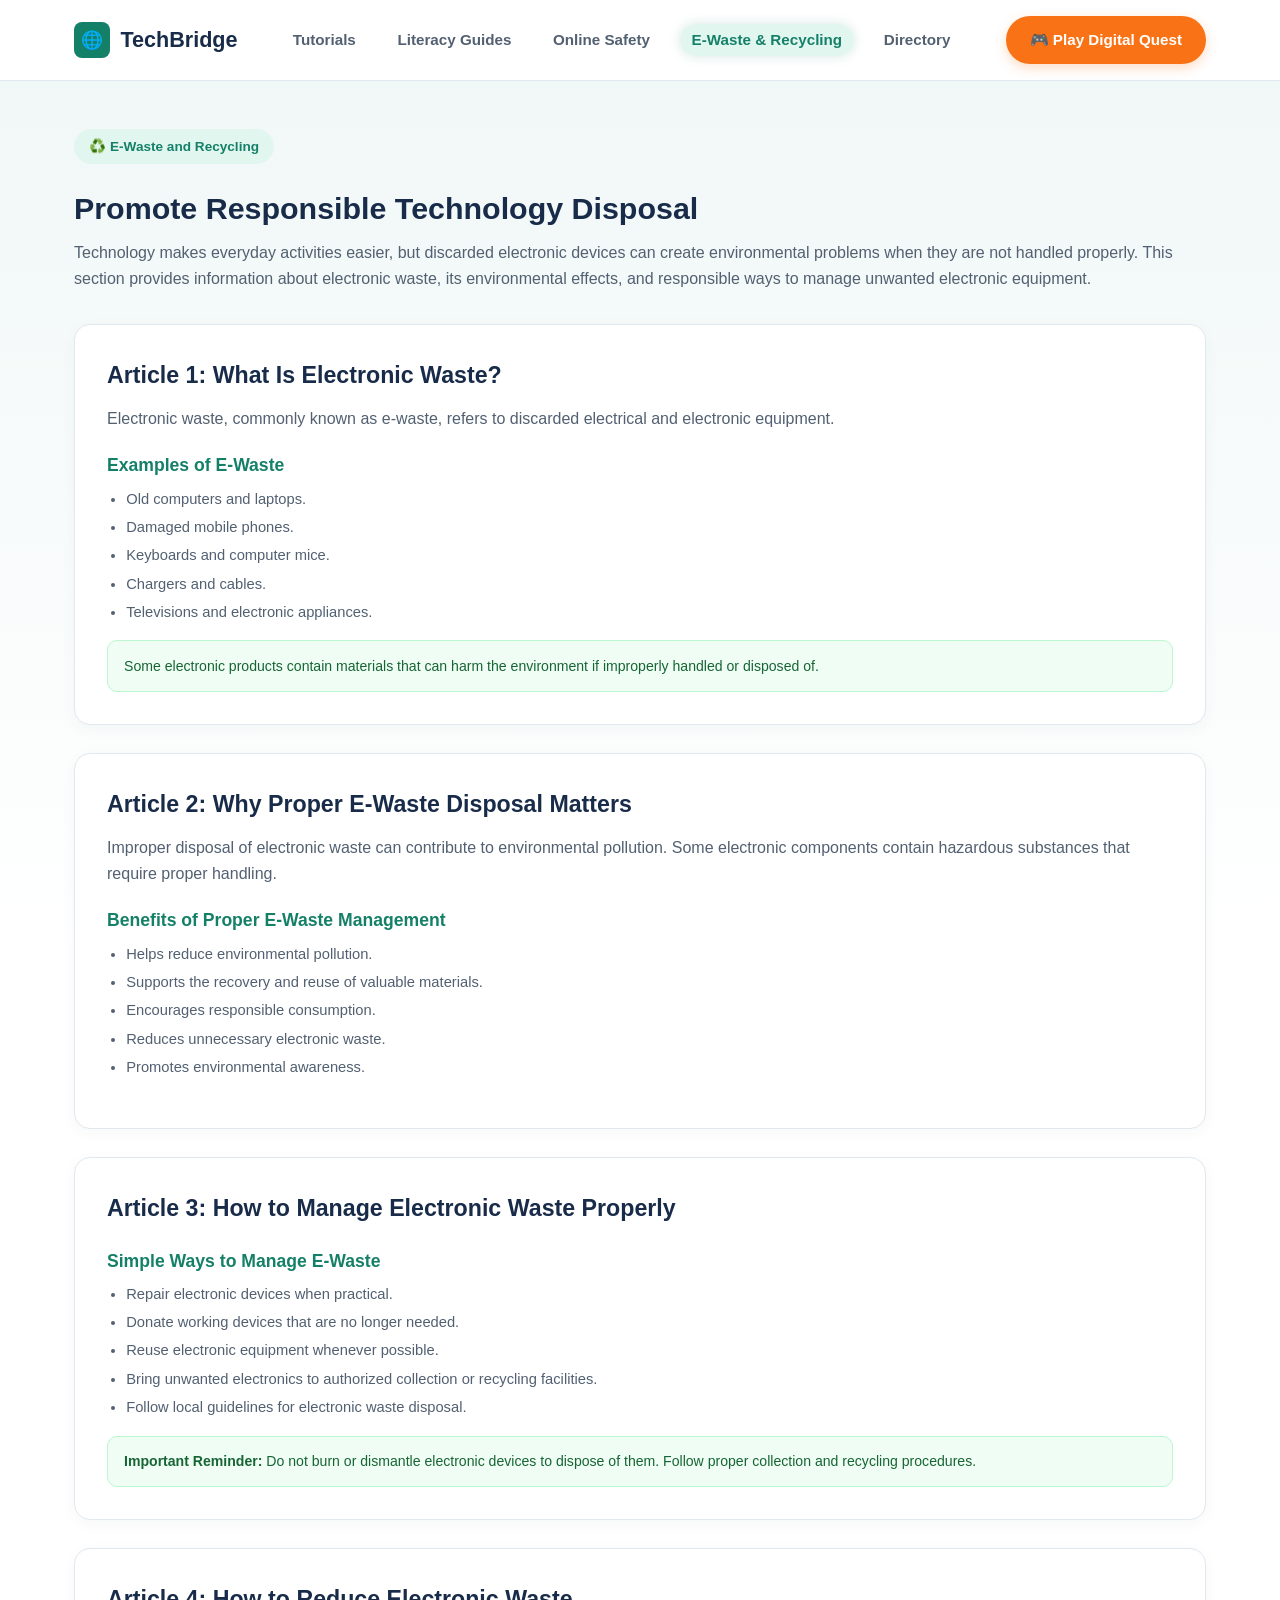
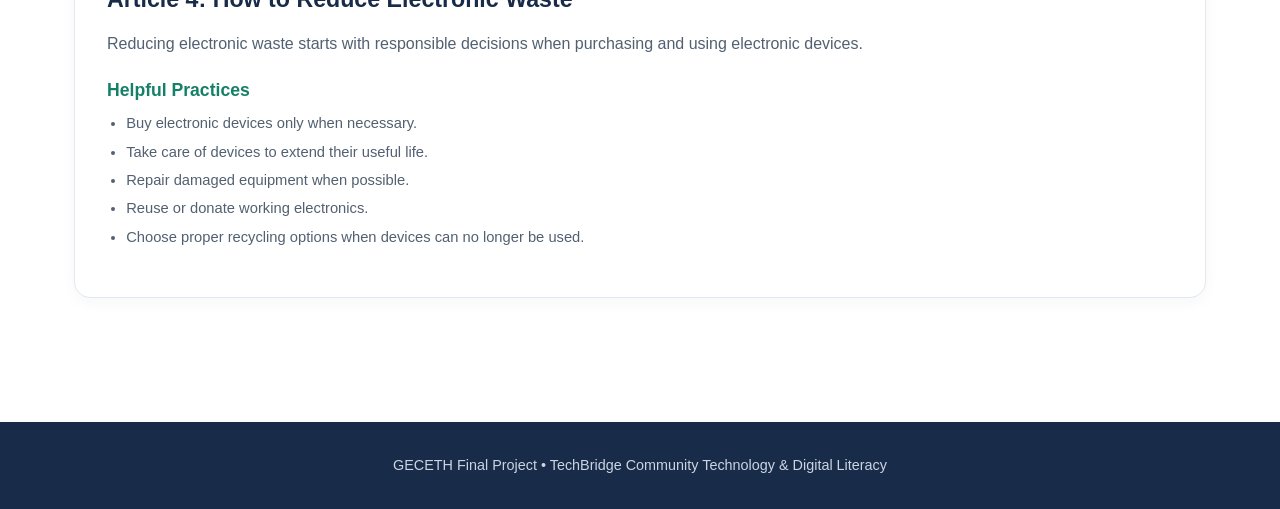
==== ewaste.html @ 1fb00784 "Add TechBridge v4 website, directory, and 3-level Digital Quest" ====
<!DOCTYPE html>
<html lang="en">
<head>
  <meta charset="UTF-8">
  <meta name="viewport" content="width=device-width, initial-scale=1.0">
  <meta name="theme-color" content="#158068">
  <title>E-Waste and Recycling — Promote Responsible Technology Disposal | TechBridge</title>
  <link rel="stylesheet" href="style.css">
</head>
<body>
  <header>
    <div class="nav-container">
      <a href="index.html" class="brand"><span class="brand-icon">🌐</span> TechBridge</a>
      <button class="nav-toggle" type="button" aria-label="Toggle menu" aria-expanded="false" aria-controls="site-nav">☰</button>
      <nav id="site-nav" aria-label="Main">
        <ul>
          <li><a href="tutorials.html">Tutorials</a></li>
          <li><a href="literacy.html">Literacy Guides</a></li>
          <li><a href="safety.html">Online Safety</a></li>
          <li><a href="ewaste.html" class="active">E-Waste &amp; Recycling</a></li>
          <li><a href="directory.html">Directory</a></li>
        </ul>
      </nav>
      <a href="quiz.html" class="btn-orange">🎮 Play Digital Quest</a>
    </div>
  </header>

  <main class="container">
    <div class="pill-badge">♻️ E-Waste and Recycling</div>
    <h1 class="section-title">Promote Responsible Technology Disposal</h1>
    <p class="section-subtitle">Technology makes everyday activities easier, but discarded electronic devices can create environmental problems when they are not handled properly. This section provides information about electronic waste, its environmental effects, and responsible ways to manage unwanted electronic equipment.</p>

    <article class="guide-article">
      <h2>Article 1: What Is Electronic Waste?</h2>
      <p style="color: var(--text-body); margin-bottom: 1rem;">Electronic waste, commonly known as e-waste, refers to discarded electrical and electronic equipment.</p>
      <h3>Examples of E-Waste</h3>
      <ul class="detail-list">
        <li>Old computers and laptops.</li>
        <li>Damaged mobile phones.</li>
        <li>Keyboards and computer mice.</li>
        <li>Chargers and cables.</li>
        <li>Televisions and electronic appliances.</li>
      </ul>
      <div class="tips-tipbox">Some electronic products contain materials that can harm the environment if improperly handled or disposed of.</div>
    </article>

    <article class="guide-article">
      <h2>Article 2: Why Proper E-Waste Disposal Matters</h2>
      <p style="color: var(--text-body); margin-bottom: 1rem;">Improper disposal of electronic waste can contribute to environmental pollution. Some electronic components contain hazardous substances that require proper handling.</p>
      <h3>Benefits of Proper E-Waste Management</h3>
      <ul class="detail-list">
        <li>Helps reduce environmental pollution.</li>
        <li>Supports the recovery and reuse of valuable materials.</li>
        <li>Encourages responsible consumption.</li>
        <li>Reduces unnecessary electronic waste.</li>
        <li>Promotes environmental awareness.</li>
      </ul>
    </article>

    <article class="guide-article">
      <h2>Article 3: How to Manage Electronic Waste Properly</h2>
      <h3>Simple Ways to Manage E-Waste</h3>
      <ul class="detail-list">
        <li>Repair electronic devices when practical.</li>
        <li>Donate working devices that are no longer needed.</li>
        <li>Reuse electronic equipment whenever possible.</li>
        <li>Bring unwanted electronics to authorized collection or recycling facilities.</li>
        <li>Follow local guidelines for electronic waste disposal.</li>
      </ul>
      <div class="tips-tipbox"><strong>Important Reminder:</strong> Do not burn or dismantle electronic devices to dispose of them. Follow proper collection and recycling procedures.</div>
    </article>

    <article class="guide-article">
      <h2>Article 4: How to Reduce Electronic Waste</h2>
      <p style="color: var(--text-body); margin-bottom: 1rem;">Reducing electronic waste starts with responsible decisions when purchasing and using electronic devices.</p>
      <h3>Helpful Practices</h3>
      <ul class="detail-list">
        <li>Buy electronic devices only when necessary.</li>
        <li>Take care of devices to extend their useful life.</li>
        <li>Repair damaged equipment when possible.</li>
        <li>Reuse or donate working electronics.</li>
        <li>Choose proper recycling options when devices can no longer be used.</li>
      </ul>
    </article>
  </main>

  <footer>
    <p>GECETH Final Project &bull; TechBridge Community Technology &amp; Digital Literacy</p>
  </footer>
  <script src="menu.js"></script>
</body>
</html>
---- style.css ----
/* style.css - TechBridge Navy, Emerald & Warm Orange Theme with Glow Hover Effects */
:root {
  --navy: #182b49;
  --emerald: #158068;
  --emerald-glow: rgba(21, 128, 104, 0.25);
  --emerald-light: #e2f6f0;
  --emerald-border: #34d399;
  --orange: #f97316;
  --orange-hover: #ea580c;
  --orange-glow: rgba(249, 115, 22, 0.35);
  --text-body: #526071;
  --bg-page: #f5fafa;
  --white: #ffffff;
  --border-light: #e2e8f0;
}

* {
  box-sizing: border-box;
  margin: 0;
  padding: 0;
}

body {
  font-family: 'Segoe UI', -apple-system, BlinkMacSystemFont, Roboto, sans-serif;
  background: linear-gradient(180deg, #eff7f6 0%, #ffffff 45%);
  color: var(--navy);
  line-height: 1.6;
}

/* Header & Navigation */
header {
  background-color: var(--white);
  border-bottom: 1px solid var(--border-light);
  position: sticky;
  top: 0;
  z-index: 100;
}

.nav-container {
  max-width: 1180px;
  margin: 0 auto;
  padding: 1rem 1.5rem;
  display: flex;
  justify-content: space-between;
  align-items: center;
  flex-wrap: wrap;
  gap: 1rem;
}

.brand {
  display: flex;
  align-items: center;
  gap: 0.65rem;
  text-decoration: none;
  font-size: 1.35rem;
  font-weight: 800;
  color: var(--navy);
}

.brand-icon {
  background-color: var(--emerald);
  color: var(--white);
  width: 36px;
  height: 36px;
  border-radius: 8px;
  display: flex;
  align-items: center;
  justify-content: center;
  font-size: 1.1rem;
  transition: transform 0.25s ease, box-shadow 0.25s ease;
}

.brand:hover .brand-icon {
  transform: scale(1.06);
  box-shadow: 0 0 14px var(--emerald-glow);
}

nav ul {
  list-style: none;
  display: flex;
  gap: 1.1rem;
  flex-wrap: wrap;
}

nav a {
  text-decoration: none;
  color: var(--text-body);
  font-weight: 600;
  font-size: 0.95rem;
  padding: 0.45rem 0.75rem;
  border-radius: 999px;
  transition: all 0.25s ease;
}

nav a:hover, nav a.active {
  color: var(--emerald);
  background-color: var(--emerald-light);
  box-shadow: 0 0 12px rgba(21, 128, 104, 0.18);
}

/* Pill Buttons */
.btn-orange {
  background-color: var(--orange);
  color: var(--white);
  padding: 0.75rem 1.5rem;
  border-radius: 999px;
  text-decoration: none;
  font-weight: 700;
  font-size: 0.95rem;
  display: inline-flex;
  align-items: center;
  gap: 0.5rem;
  border: none;
  cursor: pointer;
  box-shadow: 0 4px 12px rgba(249, 115, 22, 0.25);
  transition: background-color 0.25s ease, transform 0.25s ease, box-shadow 0.25s ease;
}

.btn-orange:hover {
  background-color: var(--orange-hover);
  transform: translateY(-2px);
  box-shadow: 0 8px 22px var(--orange-glow);
}

.btn-outline {
  background-color: var(--white);
  color: var(--navy);
  padding: 0.75rem 1.5rem;
  border-radius: 999px;
  text-decoration: none;
  font-weight: 700;
  font-size: 0.95rem;
  display: inline-flex;
  align-items: center;
  gap: 0.5rem;
  border: 1px solid var(--border-light);
  box-shadow: 0 2px 6px rgba(0, 0, 0, 0.04);
  transition: all 0.25s ease;
}

.btn-outline:hover {
  border-color: var(--emerald);
  color: var(--emerald);
  background-color: #f4fbf9;
  box-shadow: 0 4px 14px rgba(21, 128, 104, 0.15);
}

/* Hero Two-Column Layout */
.hero-wrapper {
  max-width: 1180px;
  margin: 0 auto;
  padding: 4rem 1.5rem 2.5rem;
  display: grid;
  grid-template-columns: 1.15fr 0.85fr;
  gap: 3rem;
  align-items: center;
}

.pill-badge {
  display: inline-flex;
  align-items: center;
  gap: 0.4rem;
  background-color: var(--emerald-light);
  color: var(--emerald);
  font-weight: 700;
  font-size: 0.85rem;
  padding: 0.4rem 0.95rem;
  border-radius: 999px;
  margin-bottom: 1.25rem;
  width: fit-content;
  transition: background-color 0.25s ease, color 0.25s ease;
}

.hero-left h1 {
  font-size: 2.9rem;
  line-height: 1.15;
  font-weight: 800;
  color: var(--navy);
  margin-bottom: 1.25rem;
}

.hero-left h1 span {
  color: var(--emerald);
}

.hero-left p {
  color: var(--text-body);
  font-size: 1.08rem;
  max-width: 540px;
  margin-bottom: 2rem;
}

.hero-actions {
  display: flex;
  gap: 1rem;
  flex-wrap: wrap;
  margin-bottom: 2.75rem;
}

/* Bottom Stats Row */
.hero-stats {
  display: flex;
  gap: 2.5rem;
  padding-top: 1.5rem;
  border-top: 1px solid var(--border-light);
  flex-wrap: wrap;
}

.stat-item h4 {
  font-size: 1.25rem;
  font-weight: 800;
  color: var(--navy);
}

.stat-item span {
  font-size: 0.85rem;
  color: var(--text-body);
}

/* Interactive Practice Card (Right Side) */
.quiz-card {
  background: var(--white);
  border-radius: 20px;
  padding: 1.75rem;
  box-shadow: 0 12px 35px rgba(24, 43, 73, 0.08);
  border: 1px solid #edf2f7;
  transition: transform 0.3s ease, box-shadow 0.3s ease, border-color 0.3s ease;
}

.quiz-card:hover {
  transform: translateY(-4px);
  border-color: var(--emerald-border);
  box-shadow: 0 18px 40px rgba(21, 128, 104, 0.14);
}

.quiz-header {
  display: flex;
  justify-content: space-between;
  align-items: center;
  margin-bottom: 1.25rem;
  font-size: 0.9rem;
}

.quiz-status {
  display: flex;
  align-items: center;
  gap: 0.5rem;
  font-weight: 700;
  color: var(--navy);
}

.dot {
  width: 9px;
  height: 9px;
  background-color: var(--emerald);
  border-radius: 50%;
}

.quiz-tag {
  color: var(--text-body);
  font-size: 0.82rem;
}

.quiz-inner {
  background-color: #f8fafc;
  border-radius: 14px;
  padding: 1.35rem;
  border: 1px solid #edf2f7;
}

.quiz-question {
  font-weight: 700;
  font-size: 0.98rem;
  color: var(--navy);
  margin-bottom: 1rem;
}

.quiz-option {
  background: var(--white);
  border: 1.5px solid var(--border-light);
  border-radius: 10px;
  padding: 0.8rem 1rem;
  margin-bottom: 0.65rem;
  display: flex;
  justify-content: space-between;
  align-items: center;
  cursor: pointer;
  font-size: 0.92rem;
  color: var(--text-body);
  transition: all 0.2s;
}

.quiz-option:hover {
  border-color: var(--emerald);
  box-shadow: 0 0 10px rgba(21, 128, 104, 0.12);
}

.quiz-option.selected {
  background-color: var(--emerald-light);
  border-color: var(--emerald);
  color: var(--emerald);
  font-weight: 700;
}

.radio-circle {
  width: 16px;
  height: 16px;
  border-radius: 50%;
  border: 2px solid #cbd5e1;
  display: inline-block;
  flex-shrink: 0;
}

.quiz-option.selected .radio-circle {
  border: 5px solid var(--emerald);
}

.quiz-footer-note {
  text-align: center;
  margin-top: 1rem;
  font-size: 0.82rem;
  font-weight: 600;
  color: var(--emerald);
}

/* Modules Section & Directory Cards */
.container {
  max-width: 1180px;
  margin: 0 auto;
  padding: 3rem 1.5rem;
}

.section-title {
  font-size: 1.9rem;
  font-weight: 800;
  color: var(--navy);
  margin-bottom: 0.5rem;
}

.section-subtitle {
  color: var(--text-body);
  margin-bottom: 2rem;
}

.grid {
  display: grid;
  grid-template-columns: repeat(auto-fit, minmax(290px, 1fr));
  gap: 1.5rem;
}

.card {
  background: var(--white);
  border: 1px solid var(--border-light);
  border-radius: 16px;
  padding: 1.75rem;
  display: flex;
  flex-direction: column;
  justify-content: space-between;
  box-shadow: 0 4px 15px rgba(24, 43, 73, 0.04);
  transition: transform 0.28s ease, box-shadow 0.28s ease, border-color 0.28s ease;
}

/* Topic Cards Glow & Lift Hover Effect */
.topic-card {
  position: relative;
  overflow: hidden;
  border: 1.5px solid var(--border-light);
}

.topic-card::before {
  content: "";
  position: absolute;
  top: 0;
  left: 0;
  right: 0;
  height: 4px;
  background: linear-gradient(90deg, var(--emerald), var(--orange));
  opacity: 0;
  transition: opacity 0.28s ease;
}

.topic-card:hover {
  transform: translateY(-6px);
  border-color: var(--emerald-border);
  box-shadow:
    0 14px 30px rgba(21, 128, 104, 0.16),
    0 0 22px rgba(52, 211, 153, 0.24);
}

.topic-card:hover::before {
  opacity: 1;
}

.topic-card:hover .pill-badge {
  background-color: var(--emerald);
  color: var(--white);
}

.topic-card:hover .btn-outline {
  background-color: var(--orange);
  border-color: var(--orange);
  color: var(--white);
  box-shadow: 0 4px 14px var(--orange-glow);
}

.card h3 {
  font-size: 1.2rem;
  margin-bottom: 0.65rem;
  color: var(--navy);
}

.card p {
  color: var(--text-body);
  font-size: 0.95rem;
  margin-bottom: 1.25rem;
}

/* Directory Specific Styles */
.welcome-banner {
  background: var(--white);
  border: 1px solid var(--border-light);
  border-radius: 16px;
  padding: 1.75rem;
  margin-bottom: 2rem;
  box-shadow: 0 4px 15px rgba(24, 43, 73, 0.04);
}

.steps-grid {
  display: grid;
  grid-template-columns: repeat(auto-fit, minmax(210px, 1fr));
  gap: 1rem;
  margin-top: 1.25rem;
}

.step-box {
  background: #f8fafc;
  border-left: 4px solid var(--emerald);
  padding: 0.9rem 1rem;
  border-radius: 8px;
  font-size: 0.9rem;
}

.step-box strong {
  display: block;
  color: var(--navy);
  margin-bottom: 0.25rem;
}

.verify-tag {
  display: inline-block;
  background-color: #fff7ed;
  color: #c2410c;
  border: 1px solid #fed7aa;
  font-size: 0.78rem;
  font-weight: 700;
  padding: 0.15rem 0.5rem;
  border-radius: 6px;
  margin-left: 0.35rem;
  vertical-align: middle;
}

.detail-list {
  margin: 0.5rem 0 1rem 1.2rem;
  color: var(--text-body);
  font-size: 0.92rem;
}

.detail-list li {
  margin-bottom: 0.3rem;
}

.tips-tipbox {
  background-color: #f0fdf4;
  border: 1px solid #bbf7d0;
  border-radius: 10px;
  padding: 0.85rem 1rem;
  font-size: 0.88rem;
  color: #166534;
  margin-top: 1rem;
}

.safety-section {
  margin-top: 3.5rem;
  background: var(--white);
  border: 1px solid var(--border-light);
  border-radius: 18px;
  padding: 2rem;
}

.filter-box {
  background: var(--white);
  border: 1px solid var(--border-light);
  border-radius: 14px;
  padding: 1.25rem;
  margin-bottom: 2rem;
  display: flex;
  gap: 1rem;
  flex-wrap: wrap;
  box-shadow: 0 4px 12px rgba(0, 0, 0, 0.03);
}

.filter-box input, .filter-box select {
  padding: 0.75rem 1rem;
  border: 1px solid var(--border-light);
  border-radius: 10px;
  font-size: 0.95rem;
  flex: 1;
  min-width: 220px;
  color: var(--navy);
}

/* Guide Reading Layout */
.guide-article {
  background: var(--white);
  border: 1px solid var(--border-light);
  border-radius: 16px;
  padding: 2rem;
  margin-bottom: 1.75rem;
  box-shadow: 0 4px 15px rgba(24, 43, 73, 0.04);
}

.guide-article h2 {
  color: var(--navy);
  font-size: 1.45rem;
  margin-bottom: 0.75rem;
}

.guide-article h3 {
  color: var(--emerald);
  font-size: 1.1rem;
  margin: 1.25rem 0 0.5rem;
}

.guide-steps {
  margin-left: 1.35rem;
  color: var(--text-body);
}

.guide-steps li {
  margin-bottom: 0.5rem;
}

footer {
  background-color: var(--navy);
  color: #cbd5e1;
  text-align: center;
  padding: 2rem 1.5rem;
  margin-top: 3rem;
  font-size: 0.9rem;
}

@media (max-width: 900px) {
  .hero-wrapper {
    grid-template-columns: 1fr;
    padding-top: 2.5rem;
  }
  .hero-left h1 {
    font-size: 2.25rem;
  }
}

/* Extended Directory & Guide Reference Styling */
.info-section {
  background: var(--white);
  border: 1px solid var(--border-light);
  border-radius: 18px;
  padding: 2rem;
  margin-top: 2rem;
  box-shadow: 0 4px 15px rgba(24, 43, 73, 0.04);
}

.table-wrap {
  overflow-x: auto;
  margin-top: 1rem;
  border-radius: 12px;
  border: 1px solid var(--border-light);
}

table.ref-table {
  width: 100%;
  border-collapse: collapse;
  font-size: 0.92rem;
  text-align: left;
}

table.ref-table th {
  background-color: #f1f5f9;
  color: var(--navy);
  font-weight: 700;
  padding: 0.85rem 1rem;
  border-bottom: 1px solid var(--border-light);
}

table.ref-table td {
  padding: 0.8rem 1rem;
  border-bottom: 1px solid var(--border-light);
  color: var(--text-body);
  vertical-align: top;
}

table.ref-table tr:last-child td {
  border-bottom: none;
}

.glossary-grid {
  display: grid;
  grid-template-columns: repeat(auto-fit, minmax(250px, 1fr));
  gap: 1rem;
  margin-top: 1rem;
}

.glossary-item {
  background: #f8fafc;
  border: 1px solid var(--border-light);
  border-radius: 12px;
  padding: 1rem;
  font-size: 0.9rem;
}

.glossary-item strong {
  color: var(--emerald);
  display: block;
  margin-bottom: 0.25rem;
}

.faq-list {
  display: grid;
  gap: 0.9rem;
  margin-top: 1rem;
}

.faq-box {
  background: #f8fafc;
  border-left: 4px solid var(--navy);
  padding: 0.9rem 1.1rem;
  border-radius: 8px;
  font-size: 0.92rem;
}

.faq-box strong {
  display: block;
  color: var(--navy);
  margin-bottom: 0.25rem;
}

.two-col-grid {
  display: grid;
  grid-template-columns: repeat(auto-fit, minmax(280px, 1fr));
  gap: 1.25rem;
  margin-top: 1rem;
}

.do-box {
  background: #f0fdf4;
  border: 1px solid #bbf7d0;
  border-radius: 14px;
  padding: 1.25rem;
}

.dont-box {
  background: #fff7ed;
  border: 1px solid #fed7aa;
  border-radius: 14px;
  padding: 1.25rem;
}

.category-subblock {
  margin-top: 2rem;
}

.about-band {
  background: var(--white);
  border: 1px solid var(--border-light);
  border-radius: 18px;
  padding: 2rem;
  margin-top: 2.5rem;
  box-shadow: 0 4px 15px rgba(24, 43, 73, 0.04);
}

.ref-links {
  margin-left: 1.25rem;
  margin-top: 0.75rem;
  color: var(--text-body);
  font-size: 0.9rem;
  word-break: break-word;
}

.ref-links li {
  margin-bottom: 0.45rem;
}

.ref-links a {
  color: var(--emerald);
  text-decoration: none;
  font-weight: 600;
}

.ref-links a:hover {
  text-decoration: underline;
}

.meta-line {
  font-size: 0.85rem;
  color: var(--text-body);
  margin-bottom: 0.85rem;
  background: #f8fafc;
  padding: 0.65rem 0.85rem;
  border-radius: 8px;
  border: 1px solid var(--border-light);
}

/* ===================== MOBILE & RESPONSIVE ADDITIONS ===================== */
html { -webkit-text-size-adjust: 100%; }
body { overflow-x: hidden; }
img, canvas, svg { max-width: 100%; }

/* Grids never force a column wider than a small phone screen */
.grid { grid-template-columns: repeat(auto-fit, minmax(min(100%, 290px), 1fr)); }
.two-col-grid { grid-template-columns: repeat(auto-fit, minmax(min(100%, 280px), 1fr)); }
.glossary-grid { grid-template-columns: repeat(auto-fit, minmax(min(100%, 250px), 1fr)); }
.steps-grid { grid-template-columns: repeat(auto-fit, minmax(min(100%, 210px), 1fr)); }

/* Tables scroll sideways inside their own box instead of squashing */
.table-wrap { -webkit-overflow-scrolling: touch; }
table.ref-table { min-width: 520px; }

/* 16px inputs stop iPhones from zooming in when tapped */
.filter-box input, .filter-box select { font-size: 16px; min-height: 46px; }

/* Menu button (hidden on desktop) */
.nav-toggle { display: none; }

/* Touch devices: no "stuck" hover lift after tapping */
@media (hover: none) {
  .topic-card:hover, .quiz-card:hover, .btn-orange:hover { transform: none; }
}
.btn-orange:active, .btn-outline:active { transform: scale(0.98); }

@media (max-width: 900px) {
  .nav-container { padding: 0.75rem 1rem; }
  .nav-toggle {
    display: inline-flex; align-items: center; justify-content: center;
    margin-left: auto; width: 46px; height: 46px; border-radius: 12px;
    border: 1px solid var(--border-light); background: var(--white);
    color: var(--navy); font-size: 1.4rem; cursor: pointer;
  }
  header nav, .nav-container > .btn-orange { display: none; width: 100%; }
  header.menu-open nav { display: block; }
  header.menu-open .nav-container > .btn-orange { display: flex; justify-content: center; min-height: 48px; }
  nav ul { flex-direction: column; gap: 0.25rem; width: 100%; }
  nav a { display: block; padding: 0.85rem 1rem; font-size: 1rem; border-radius: 12px; }
}

@media (max-width: 600px) {
  .container { padding: 1.75rem 1rem; }
  .hero-wrapper { padding: 1.75rem 1rem 1rem; gap: 1.75rem; }
  .hero-left h1 { font-size: 1.9rem; }
  .hero-left p { font-size: 1rem; }
  .hero-actions { flex-direction: column; gap: 0.75rem; margin-bottom: 2rem; }
  .btn-orange, .btn-outline { justify-content: center; min-height: 46px; }
  .hero-stats { gap: 1.25rem; }
  .section-title { font-size: 1.5rem; }
  .guide-article, .info-section, .safety-section, .about-band, .welcome-banner { padding: 1.25rem; border-radius: 14px; }
  .card, .quiz-card { padding: 1.25rem; }
  .quiz-option { padding: 0.9rem 1rem; min-height: 48px; }
  .detail-list, .guide-steps { margin-left: 1.1rem; }
  .ref-links { margin-left: 1rem; }
  footer { padding: 1.5rem 1rem; font-size: 0.82rem; }
}
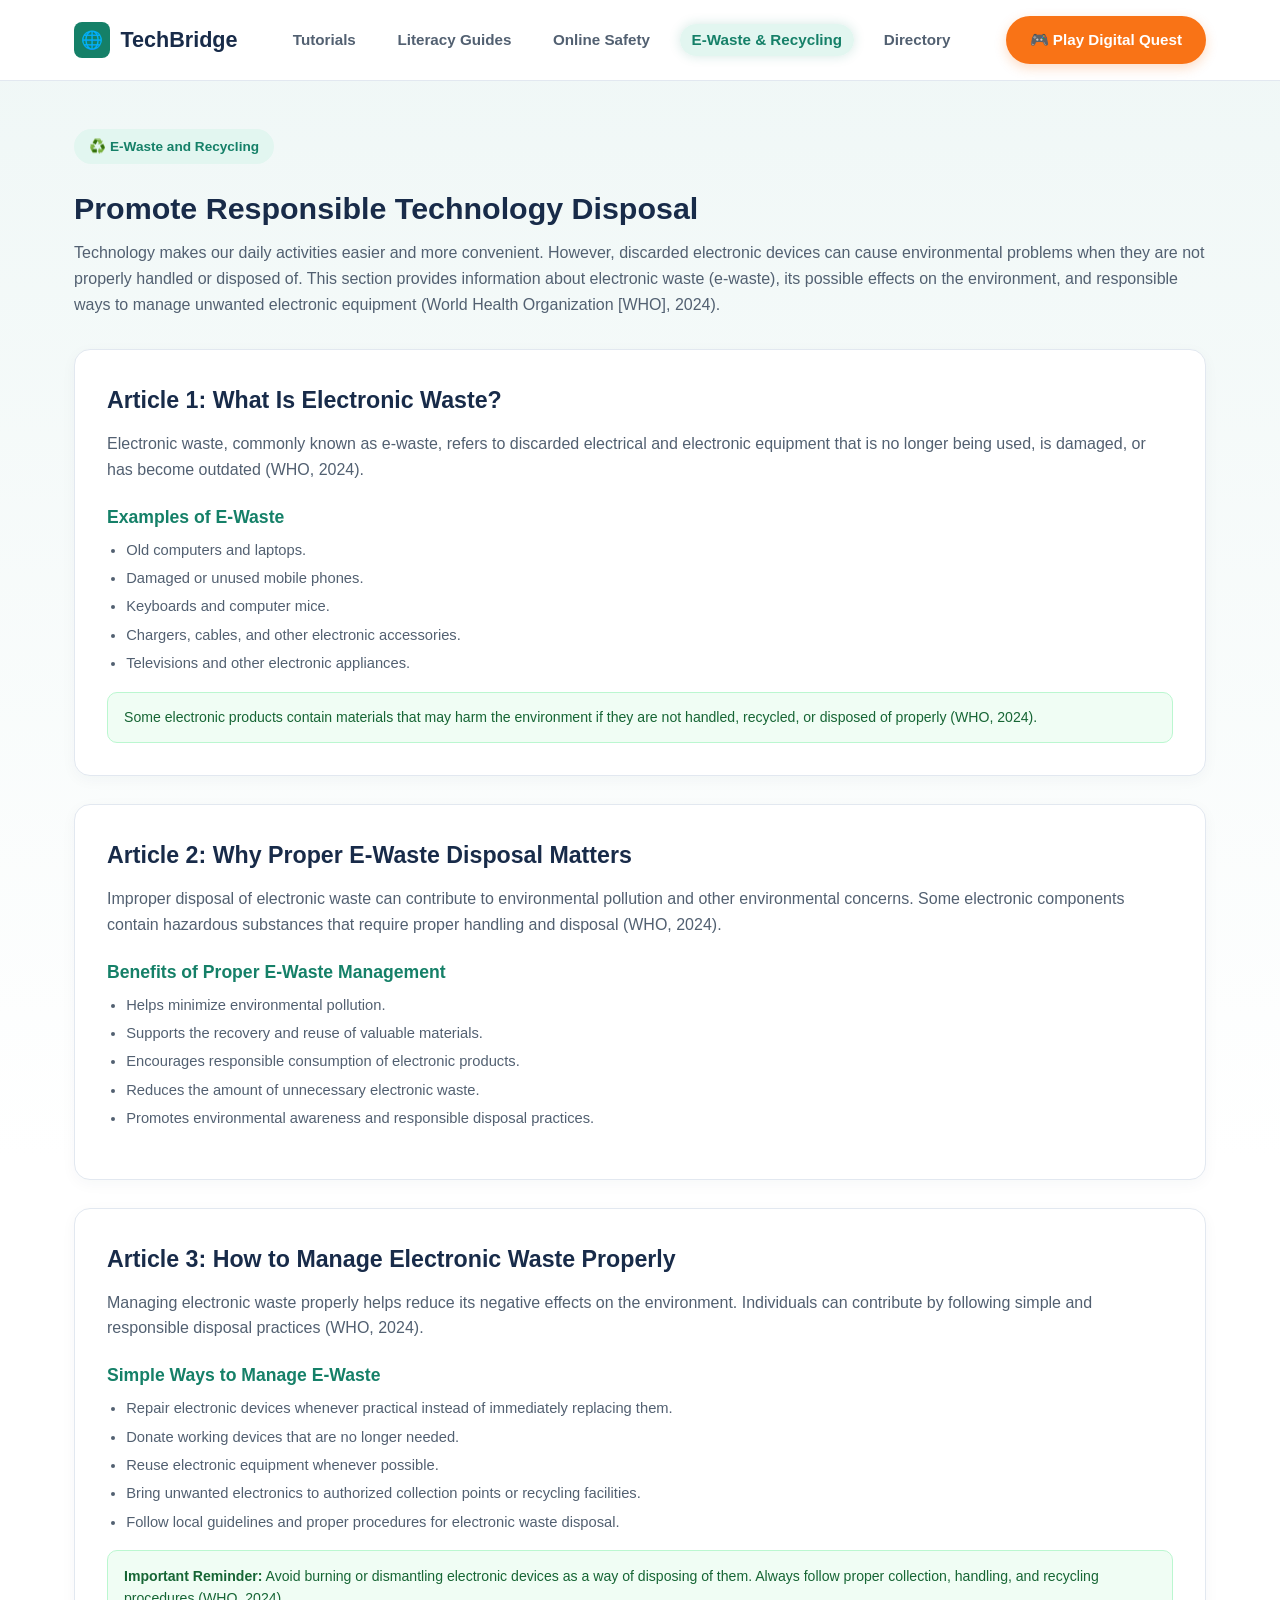
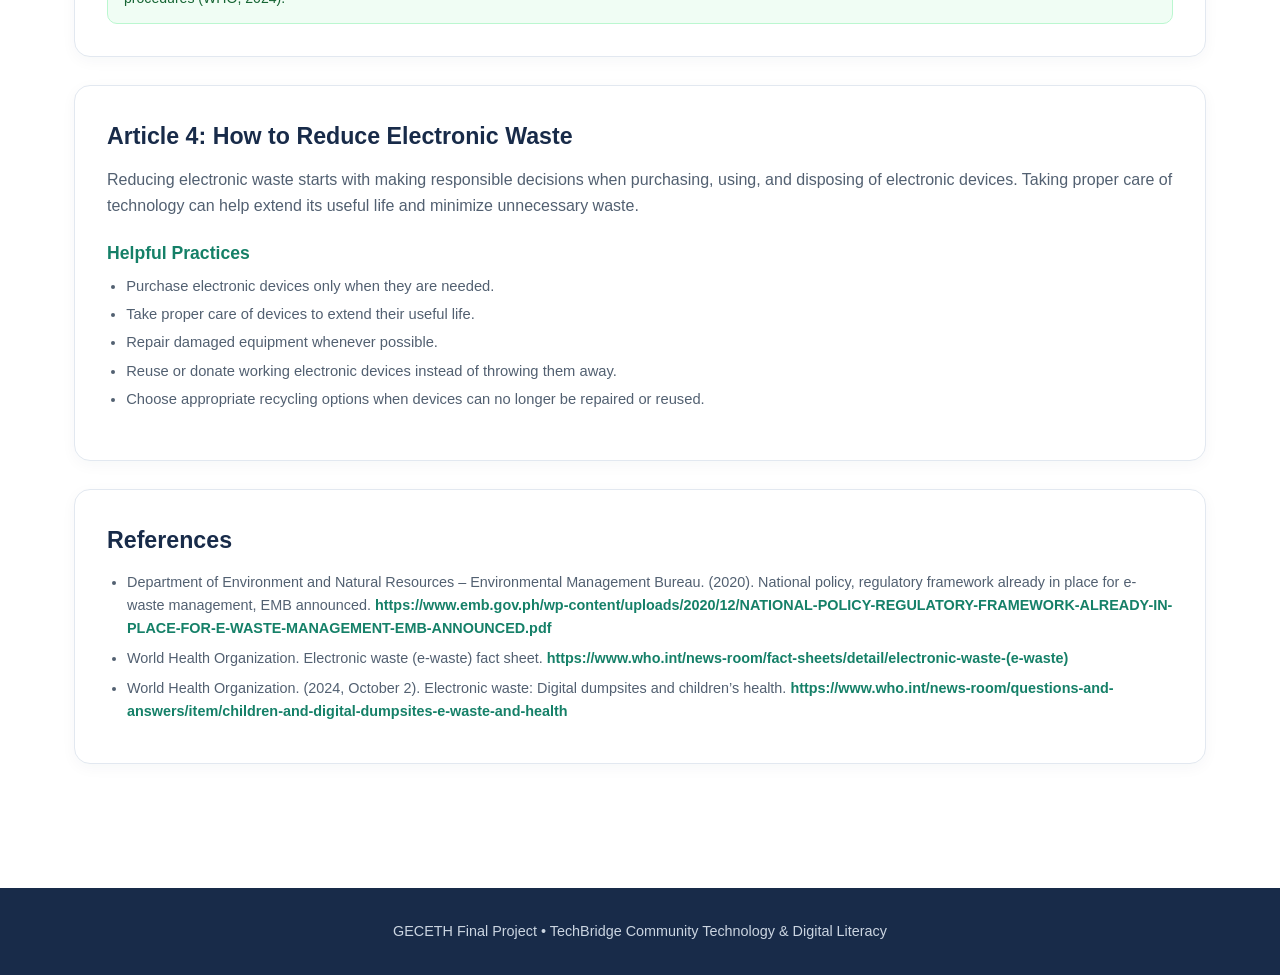
==== commit 9c90e502: "Update index, ewaste, tutorials, literacy, and safety pages" ====
--- a/ewaste.html
+++ b/ewaste.html
@@ -28,58 +28,68 @@
   <main class="container">
     <div class="pill-badge">♻️ E-Waste and Recycling</div>
     <h1 class="section-title">Promote Responsible Technology Disposal</h1>
-    <p class="section-subtitle">Technology makes everyday activities easier, but discarded electronic devices can create environmental problems when they are not handled properly. This section provides information about electronic waste, its environmental effects, and responsible ways to manage unwanted electronic equipment.</p>
+    <p class="section-subtitle">Technology makes our daily activities easier and more convenient. However, discarded electronic devices can cause environmental problems when they are not properly handled or disposed of. This section provides information about electronic waste (e-waste), its possible effects on the environment, and responsible ways to manage unwanted electronic equipment (World Health Organization [WHO], 2024).</p>
 
     <article class="guide-article">
       <h2>Article 1: What Is Electronic Waste?</h2>
-      <p style="color: var(--text-body); margin-bottom: 1rem;">Electronic waste, commonly known as e-waste, refers to discarded electrical and electronic equipment.</p>
+      <p style="color: var(--text-body); margin-bottom: 1rem;">Electronic waste, commonly known as e-waste, refers to discarded electrical and electronic equipment that is no longer being used, is damaged, or has become outdated (WHO, 2024).</p>
       <h3>Examples of E-Waste</h3>
       <ul class="detail-list">
         <li>Old computers and laptops.</li>
-        <li>Damaged mobile phones.</li>
+        <li>Damaged or unused mobile phones.</li>
         <li>Keyboards and computer mice.</li>
-        <li>Chargers and cables.</li>
-        <li>Televisions and electronic appliances.</li>
+        <li>Chargers, cables, and other electronic accessories.</li>
+        <li>Televisions and other electronic appliances.</li>
       </ul>
-      <div class="tips-tipbox">Some electronic products contain materials that can harm the environment if improperly handled or disposed of.</div>
+      <div class="tips-tipbox">Some electronic products contain materials that may harm the environment if they are not handled, recycled, or disposed of properly (WHO, 2024).</div>
     </article>
 
     <article class="guide-article">
       <h2>Article 2: Why Proper E-Waste Disposal Matters</h2>
-      <p style="color: var(--text-body); margin-bottom: 1rem;">Improper disposal of electronic waste can contribute to environmental pollution. Some electronic components contain hazardous substances that require proper handling.</p>
+      <p style="color: var(--text-body); margin-bottom: 1rem;">Improper disposal of electronic waste can contribute to environmental pollution and other environmental concerns. Some electronic components contain hazardous substances that require proper handling and disposal (WHO, 2024).</p>
       <h3>Benefits of Proper E-Waste Management</h3>
       <ul class="detail-list">
-        <li>Helps reduce environmental pollution.</li>
+        <li>Helps minimize environmental pollution.</li>
         <li>Supports the recovery and reuse of valuable materials.</li>
-        <li>Encourages responsible consumption.</li>
-        <li>Reduces unnecessary electronic waste.</li>
-        <li>Promotes environmental awareness.</li>
+        <li>Encourages responsible consumption of electronic products.</li>
+        <li>Reduces the amount of unnecessary electronic waste.</li>
+        <li>Promotes environmental awareness and responsible disposal practices.</li>
       </ul>
     </article>
 
     <article class="guide-article">
       <h2>Article 3: How to Manage Electronic Waste Properly</h2>
+      <p style="color: var(--text-body); margin-bottom: 1rem;">Managing electronic waste properly helps reduce its negative effects on the environment. Individuals can contribute by following simple and responsible disposal practices (WHO, 2024).</p>
       <h3>Simple Ways to Manage E-Waste</h3>
       <ul class="detail-list">
-        <li>Repair electronic devices when practical.</li>
+        <li>Repair electronic devices whenever practical instead of immediately replacing them.</li>
         <li>Donate working devices that are no longer needed.</li>
         <li>Reuse electronic equipment whenever possible.</li>
-        <li>Bring unwanted electronics to authorized collection or recycling facilities.</li>
-        <li>Follow local guidelines for electronic waste disposal.</li>
+        <li>Bring unwanted electronics to authorized collection points or recycling facilities.</li>
+        <li>Follow local guidelines and proper procedures for electronic waste disposal.</li>
       </ul>
-      <div class="tips-tipbox"><strong>Important Reminder:</strong> Do not burn or dismantle electronic devices to dispose of them. Follow proper collection and recycling procedures.</div>
+      <div class="tips-tipbox"><strong>Important Reminder:</strong> Avoid burning or dismantling electronic devices as a way of disposing of them. Always follow proper collection, handling, and recycling procedures (WHO, 2024).</div>
     </article>
 
     <article class="guide-article">
       <h2>Article 4: How to Reduce Electronic Waste</h2>
-      <p style="color: var(--text-body); margin-bottom: 1rem;">Reducing electronic waste starts with responsible decisions when purchasing and using electronic devices.</p>
+      <p style="color: var(--text-body); margin-bottom: 1rem;">Reducing electronic waste starts with making responsible decisions when purchasing, using, and disposing of electronic devices. Taking proper care of technology can help extend its useful life and minimize unnecessary waste.</p>
       <h3>Helpful Practices</h3>
       <ul class="detail-list">
-        <li>Buy electronic devices only when necessary.</li>
-        <li>Take care of devices to extend their useful life.</li>
-        <li>Repair damaged equipment when possible.</li>
-        <li>Reuse or donate working electronics.</li>
-        <li>Choose proper recycling options when devices can no longer be used.</li>
+        <li>Purchase electronic devices only when they are needed.</li>
+        <li>Take proper care of devices to extend their useful life.</li>
+        <li>Repair damaged equipment whenever possible.</li>
+        <li>Reuse or donate working electronic devices instead of throwing them away.</li>
+        <li>Choose appropriate recycling options when devices can no longer be repaired or reused.</li>
+      </ul>
+    </article>
+
+    <article class="guide-article">
+      <h2>References</h2>
+      <ul class="ref-links">
+        <li>Department of Environment and Natural Resources – Environmental Management Bureau. (2020). National policy, regulatory framework already in place for e-waste management, EMB announced. <a href="https://www.emb.gov.ph/wp-content/uploads/2020/12/NATIONAL-POLICY-REGULATORY-FRAMEWORK-ALREADY-IN-PLACE-FOR-E-WASTE-MANAGEMENT-EMB-ANNOUNCED.pdf" target="_blank" rel="noopener">https://www.emb.gov.ph/wp-content/uploads/2020/12/NATIONAL-POLICY-REGULATORY-FRAMEWORK-ALREADY-IN-PLACE-FOR-E-WASTE-MANAGEMENT-EMB-ANNOUNCED.pdf</a></li>
+        <li>World Health Organization. Electronic waste (e-waste) fact sheet. <a href="https://www.who.int/news-room/fact-sheets/detail/electronic-waste-(e-waste)" target="_blank" rel="noopener">https://www.who.int/news-room/fact-sheets/detail/electronic-waste-(e-waste)</a></li>
+        <li>World Health Organization. (2024, October 2). Electronic waste: Digital dumpsites and children’s health. <a href="https://www.who.int/news-room/questions-and-answers/item/children-and-digital-dumpsites-e-waste-and-health" target="_blank" rel="noopener">https://www.who.int/news-room/questions-and-answers/item/children-and-digital-dumpsites-e-waste-and-health</a></li>
       </ul>
     </article>
   </main>
@@ -89,4 +99,4 @@
   </footer>
   <script src="menu.js"></script>
 </body>
-</html>
+</html>
